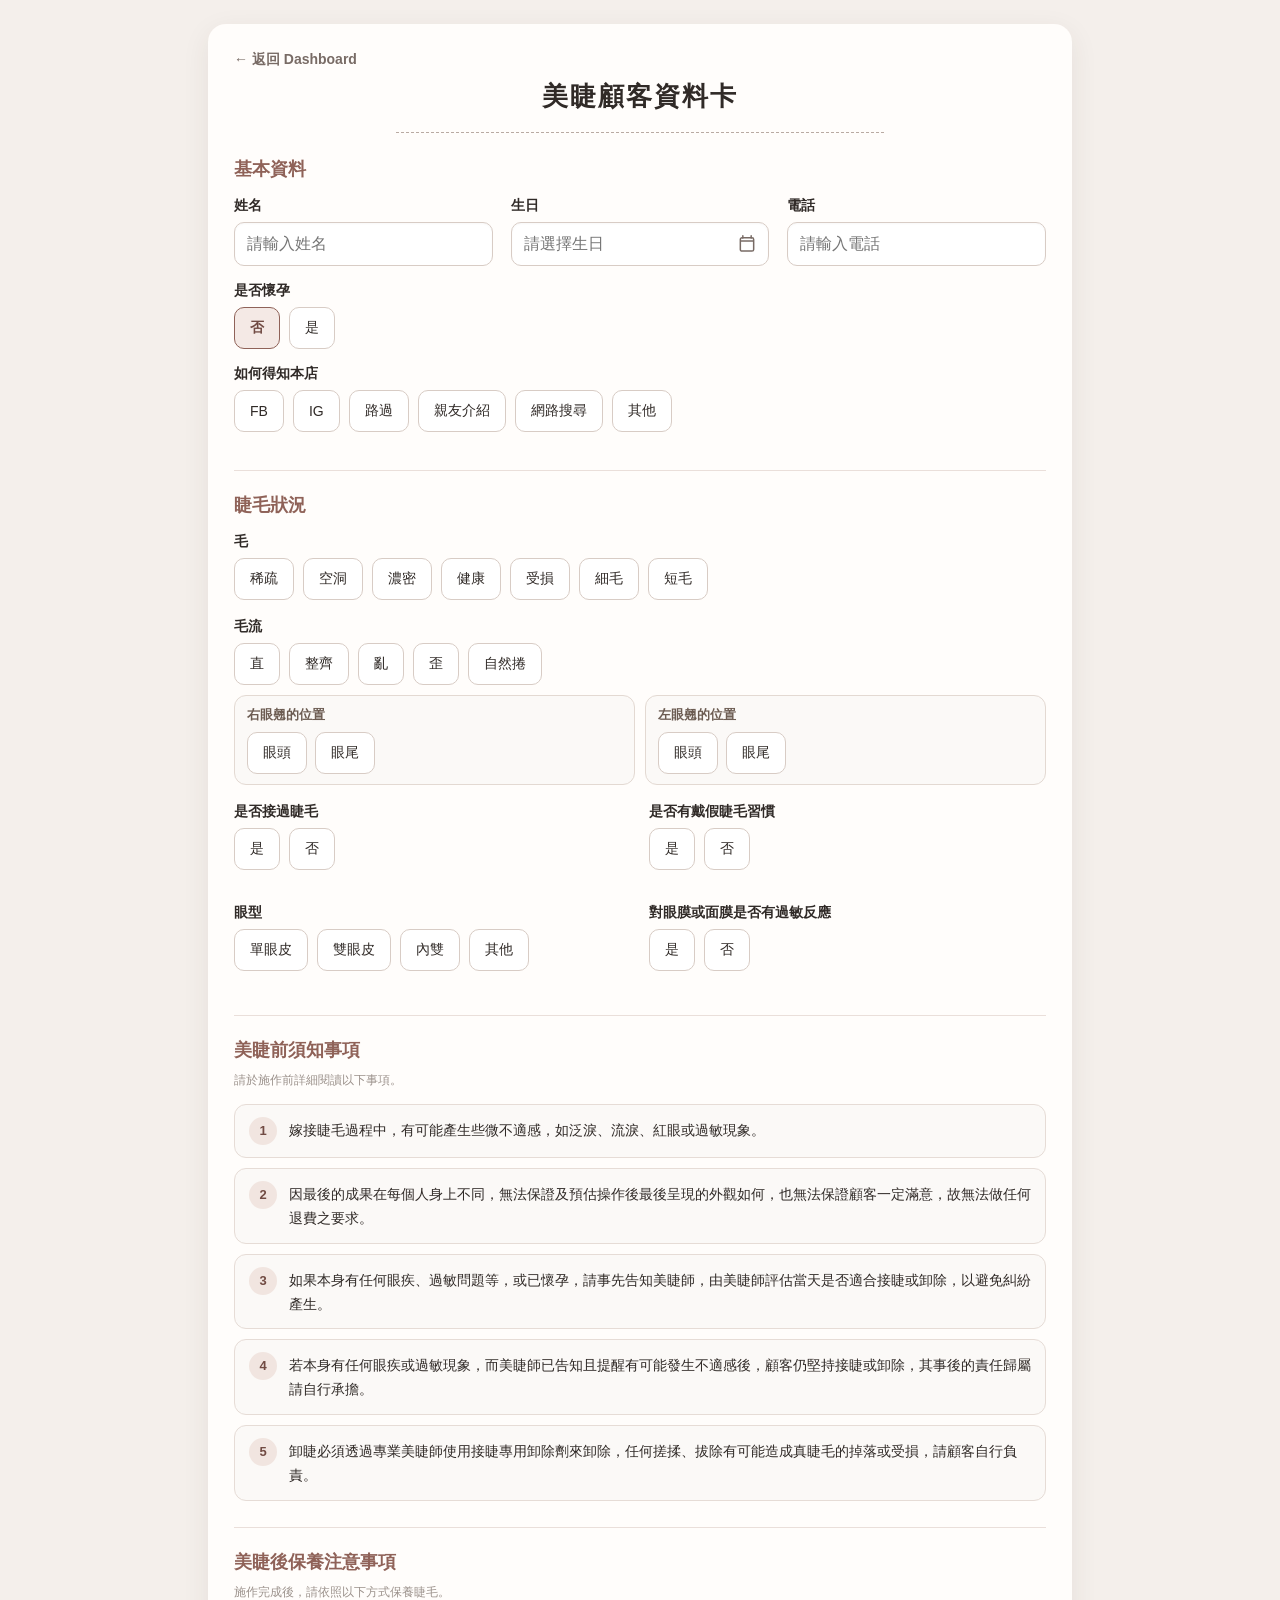
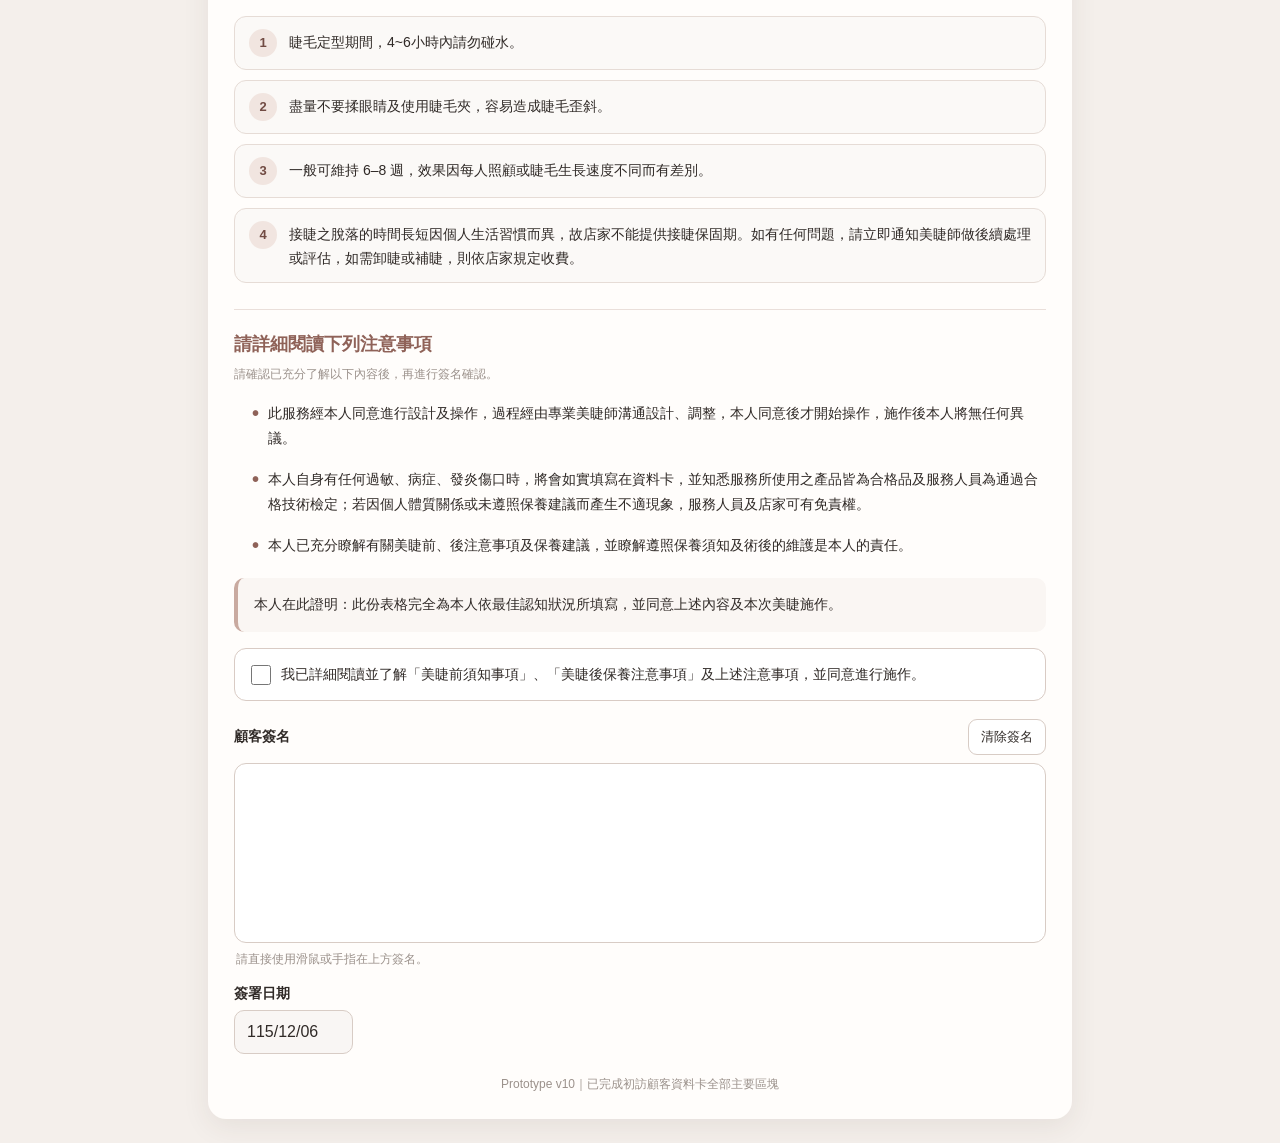
==== customer-form-base.html @ 06707adb "Reorder lash condition sections and remove walk-in source" ====
<!doctype html><html lang="zh-Hant"><head><meta charset="utf-8"><meta name="viewport" content="width=device-width,initial-scale=1"><title>美睫顧客資料卡 Prototype v6</title><style>:root{--bg:#f4efeb; --paper:#fffdfb; --text:#302a27; --muted:#9b918b;--line:#d8ccc5; --accent:#8f6258; --soft:#f7f1ed;}*{box-sizing:border-box}body{margin:0; background:var(--bg); color:var(--text);font-family:-apple-system,BlinkMacSystemFont,"Segoe UI","Noto Sans TC",Arial,sans-serif;}.wrap{max-width:900px;margin:24px auto;padding:0 18px}.card{background:var(--paper); border-radius:18px; padding:26px;box-shadow:0 8px 28px rgba(64,45,38,.08);}h1{margin:0;text-align:center;font-size:26px;font-weight:700;letter-spacing:.08em}.dash{width:60%;margin:18px auto 24px;border-top:1.5px dashed #b9aaa2}.section-title{font-size:18px;font-weight:700;color:var(--accent);margin:0 0 16px}.back-link{display:inline-flex;align-items:center;color:#786b65;text-decoration:none;font-size:14px;font-weight:600;margin-bottom:10px}.back-link:hover{color:var(--accent)}.grid{display:grid;grid-template-columns:1fr 1fr;gap:16px 18px}.basic-grid{grid-template-columns:repeat(3,minmax(0,1fr))}.field label,.group-label{display:block;font-size:14px;font-weight:600;margin-bottom:7px}input{width:100%;height:44px;border:1px solid var(--line);border-radius:10px;padding:0 12px;background:#fff;color:var(--text);font-size:16px;box-shadow:inset 0 1px 2px rgba(0,0,0,.03);outline:none;}input:focus{border-color:#aa8178;box-shadow:0 0 0 3px rgba(143,98,88,.10)}.full{grid-column:1/-1}.choice-row{display:flex;flex-wrap:wrap;gap:9px}.choice{position:relative}.choice input{position:absolute;opacity:0;pointer-events:none}.choice span{display:flex;align-items:center;justify-content:center;min-height:42px;padding:8px 15px;border:1px solid var(--line);border-radius:10px;background:#fff;font-size:14px;cursor:pointer;user-select:none;}.choice input:checked + span{border-color:var(--accent);background:#f4e9e5;color:#714b43;font-weight:600}.pregnancy-row{display:flex;align-items:flex-end;gap:14px;flex-wrap:wrap}.pregnancy-options{display:flex;gap:9px}.weeks{width:180px}.hidden{display:none}.other-wrap{margin-top:10px;max-width:420px}.source-detail-grid{display:grid;grid-template-columns:repeat(auto-fit,minmax(260px,1fr));gap:12px;margin-top:12px}.source-detail{min-width:0}.source-detail label{display:block;font-size:13px;font-weight:600;color:#6c5c52;margin:0 0 6px 2px}.section-divider{margin:26px 0 22px;border-top:1px solid #eadfda}.direction-detail{margin-top:10px;display:grid;grid-template-columns:repeat(2,minmax(0,1fr));gap:10px}.direction-card{border:1px solid #e3d9d2;border-radius:12px;padding:10px 12px;background:#fbf9f7}.direction-title{display:block;font-size:13px;font-weight:700;color:#6c5c52;margin-bottom:8px}.direction-options{display:flex;gap:8px;flex-wrap:wrap}@media (max-width:767px){.direction-detail{grid-template-columns:1fr}}.status-group{margin-bottom:18px}.status-group:last-child{margin-bottom:0}.inline-other{margin-top:10px;max-width:420px}.notice-list{display:grid;gap:10px;margin:0;padding:0;list-style:none}.notice-item{display:grid;grid-template-columns:30px 1fr;gap:10px;align-items:start;padding:12px 14px;border:1px solid #e6dcd6;border-radius:12px;background:#fbf9f7;line-height:1.7;font-size:14px}.notice-number{width:28px;height:28px;border-radius:50%;display:grid;place-items:center;background:#f1e5e0;color:#714b43;font-weight:700;font-size:13px}.notice-text{padding-top:2px}.notice-subtitle{margin:-7px 0 14px;color:var(--muted);font-size:12px;line-height:1.6}.footer-note{margin-top:22px;color:var(--muted);font-size:12px;text-align:center}.roc-date-wrap{position:relative}.date-input{padding-right:48px;cursor:pointer}.calendar-button{position:absolute;right:5px;top:5px;width:34px;height:34px;border:0;background:transparent;color:#786b65;border-radius:8px;cursor:pointer;display:grid;place-items:center}.calendar-icon{width:20px;height:20px}.roc-calendar{position:absolute;z-index:20;top:50px;left:0;width:310px;background:#fff;border:1px solid var(--line);border-radius:12px;padding:12px;box-shadow:0 12px 30px rgba(0,0,0,.14)}.cal-head{display:flex;align-items:center;justify-content:space-between;margin-bottom:10px}.cal-head button{border:0;background:var(--soft);width:34px;height:34px;border-radius:8px;cursor:pointer}.cal-title{font-size:14px;font-weight:700}.week,.days{display:grid;grid-template-columns:repeat(7,1fr);text-align:center;gap:3px}.week{font-size:11px;color:var(--muted);margin-bottom:4px}.day{border:0;background:transparent;height:34px;border-radius:8px;cursor:pointer;font-size:13px}.day:hover{background:var(--soft)}.day.selected{background:var(--accent);color:#fff}.day.blank{pointer-events:none}.today-btn{width:100%;margin-top:8px;height:34px;border:0;border-radius:8px;background:var(--soft);color:var(--text);cursor:pointer}.consent-list{display:grid;gap:12px;margin:0;padding:0 0 0 18px;list-style:none}.consent-item{padding:2px 0;line-height:1.8;font-size:14px;display:flex;align-items:flex-start;gap:9px}.consent-item::before{content:"•";font-size:20px;line-height:1.25;color:var(--accent);font-weight:700;flex:0 0 auto}.agree-box{margin-top:16px;padding:14px 16px;border:1px solid #d9cbc4;border-radius:12px;background:#fff}.agree-check{display:flex;align-items:flex-start;gap:10px;cursor:pointer;line-height:1.65;font-size:14px}.agree-check input{width:20px;height:20px;margin:2px 0 0;flex:0 0 auto;accent-color:var(--accent);box-shadow:none}.signature-block{margin-top:18px}.signature-head{display:flex;align-items:center;justify-content:space-between;gap:12px;margin-bottom:8px}.signature-title{font-size:14px;font-weight:700}.clear-signature{border:1px solid var(--line);background:#fff;color:var(--text);border-radius:9px;padding:8px 12px;cursor:pointer;font-family:inherit}.signature-pad{width:100%;height:180px;display:block;border:1px solid var(--line);border-radius:12px;background:#fff;touch-action:none}.signature-hint{margin:7px 2px 0;color:var(--muted);font-size:12px;line-height:1.6}.consent-date-row{margin-top:16px;display:grid;grid-template-columns:1fr 1fr;gap:16px}.readonly-box{width:30%;height:44px;border:1px solid var(--line);border-radius:10px;padding:0 12px;background:#f9f6f4;color:var(--text);font-size:16px;display:flex;align-items:center}.final-declaration{margin-top:18px;padding:14px 16px;border-left:4px solid #c9aaa0;background:#faf6f3;border-radius:10px;line-height:1.8;font-size:14px}@media(max-width:767px){.consent-date-row{grid-template-columns:1fr}.signature-pad{height:160px}}@media(max-width:767px){.basic-grid{grid-template-columns:1fr}.wrap{margin:12px auto;padding:0 10px}.card{padding:18px 14px;border-radius:14px}h1{font-size:22px}.dash{width:82%;margin:15px auto 20px}.grid{grid-template-columns:1fr;gap:15px}.full{grid-column:auto}.weeks{width:100%}.choice span{min-height:44px;padding:8px 13px}.roc-calendar{width:min(310px,calc(100vw - 48px))}}</style></head><body><div class="wrap"><main class="card"><a class="back-link" href="index.html">← 返回 Dashboard</a><h1>美睫顧客資料卡</h1><div class="dash"></div><section><h2 class="section-title">基本資料</h2><div class="grid basic-grid"><div class="field"><label for="name">姓名</label><input id="name" type="text" placeholder="請輸入姓名"></div><div class="field"><label for="birthdayDisplay">生日</label><div class="roc-date-wrap"><input id="birthdayDisplay" class="date-input" type="text" readonly placeholder="請選擇生日"><button id="birthdayButton" class="calendar-button" type="button" aria-label="選擇生日"><svg class="calendar-icon" viewBox="0 0 24 24" aria-hidden="true"><path d="M7 2v3M17 2v3M4.5 8.5h15M6 4.5h12a2 2 0 0 1 2 2v12a2 2 0 0 1-2 2H6a2 2 0 0 1-2-2v-12a2 2 0 0 1 2-2Z"fill="none" stroke="currentColor" stroke-width="1.8" stroke-linecap="round" stroke-linejoin="round"/></svg></button><div id="birthdayCalendar" class="roc-calendar" hidden><div class="cal-head"><button id="prevMonth" type="button">‹</button><div id="calendarTitle" class="cal-title"></div><button id="nextMonth" type="button">›</button></div><div class="week"><span>日</span><span>一</span><span>二</span><span>三</span><span>四</span><span>五</span><span>六</span></div><div id="calendarDays" class="days"></div><button id="todayButton" class="today-btn" type="button">今天</button></div></div></div><div class="field"><label for="phone">電話</label><input id="phone" type="tel" placeholder="請輸入電話"></div><div class="full"><span class="group-label">是否懷孕</span><div class="pregnancy-row"><div class="pregnancy-options"><label class="choice"><input type="radio" name="pregnant" value="no" checked><span>否</span></label><label class="choice"><input type="radio" name="pregnant" value="yes"><span>是</span></label></div><div id="weeksWrap" class="weeks hidden"><input id="weeks" type="number" min="1" placeholder="請輸入週數"></div></div></div><div class="full"><span class="group-label">如何得知本店</span><div class="choice-row"><label class="choice"><input type="checkbox" value="FB"><span>FB</span></label><label class="choice"><input type="checkbox" value="IG"><span>IG</span></label><label class="choice"><input type="checkbox" value="路過"><span>路過</span></label><label class="choice"><input id="sourceReferral" type="checkbox" value="親友介紹"><span>親友介紹</span></label><label class="choice"><input type="checkbox" value="網路搜尋"><span>網路搜尋</span></label><label class="choice"><input id="sourceOther" type="checkbox" value="其他"><span>其他</span></label></div><div class="source-detail-grid"><div id="referralWrap" class="source-detail hidden"><label for="sourceReferralText">介紹人</label><input id="sourceReferralText" type="text" placeholder="請輸入介紹人姓名"></div><div id="otherWrap" class="source-detail hidden"><label for="sourceOtherText">其他來源</label><input id="sourceOtherText" type="text" placeholder="請輸入其他來源"></div></div></div></div></section><div class="section-divider"></div><section><h2 class="section-title">睫毛狀況</h2><div class="status-group"><span class="group-label">毛</span><div class="choice-row"><label class="choice"><input type="checkbox" name="lashCondition" value="稀疏"><span>稀疏</span></label><label class="choice"><input type="checkbox" name="lashCondition" value="空洞"><span>空洞</span></label><label class="choice"><input type="checkbox" name="lashCondition" value="濃密"><span>濃密</span></label><label class="choice"><input type="checkbox" name="lashCondition" value="健康"><span>健康</span></label><label class="choice"><input type="checkbox" name="lashCondition" value="受損"><span>受損</span></label><label class="choice"><input type="checkbox" name="lashCondition" value="細毛"><span>細毛</span></label><label class="choice"><input type="checkbox" name="lashCondition" value="短毛"><span>短毛</span></label></div></div><div class="status-group"><span class="group-label">毛流</span><div class="choice-row"><label class="choice"><input type="checkbox" name="lashDirection" value="直"><span>直</span></label><label class="choice"><input type="checkbox" name="lashDirection" value="整齊"><span>整齊</span></label><label class="choice"><input type="checkbox" name="lashDirection" value="亂"><span>亂</span></label><label class="choice"><input type="checkbox" name="lashDirection" value="歪"><span>歪</span></label><label class="choice"><input type="checkbox" name="lashDirection" value="自然捲"><span>自然捲</span></label></div><div class="direction-detail"><div class="direction-card"><span class="direction-title">右眼翹的位置</span><div class="direction-options"><label class="choice"><input type="checkbox" name="rightEyeLiftPosition" value="眼頭"><span>眼頭</span></label><label class="choice"><input type="checkbox" name="rightEyeLiftPosition" value="眼尾"><span>眼尾</span></label></div></div><div class="direction-card"><span class="direction-title">左眼翹的位置</span><div class="direction-options"><label class="choice"><input type="checkbox" name="leftEyeLiftPosition" value="眼頭"><span>眼頭</span></label><label class="choice"><input type="checkbox" name="leftEyeLiftPosition" value="眼尾"><span>眼尾</span></label></div></div></div></div><div class="grid"><div class="status-group"><span class="group-label">是否接過睫毛</span><div class="choice-row"><label class="choice"><input type="radio" name="hadExtensions" value="yes"><span>是</span></label><label class="choice"><input type="radio" name="hadExtensions" value="no"><span>否</span></label></div></div><div class="status-group"><span class="group-label">是否有戴假睫毛習慣</span><div class="choice-row"><label class="choice"><input type="radio" name="falseLashHabit" value="yes"><span>是</span></label><label class="choice"><input type="radio" name="falseLashHabit" value="no"><span>否</span></label></div></div><div class="status-group"><span class="group-label">眼型</span><div class="choice-row"><label class="choice"><input type="radio" name="eyeType" value="單眼皮"><span>單眼皮</span></label><label class="choice"><input type="radio" name="eyeType" value="雙眼皮"><span>雙眼皮</span></label><label class="choice"><input type="radio" name="eyeType" value="內雙"><span>內雙</span></label><label class="choice"><input id="eyeTypeOther" type="radio" name="eyeType" value="其他"><span>其他</span></label></div><div id="eyeTypeOtherWrap" class="inline-other hidden"><input id="eyeTypeOtherText" type="text" placeholder="請輸入其他眼型"></div></div><div class="status-group"><span class="group-label">對眼膜或面膜是否有過敏反應</span><div class="choice-row"><label class="choice"><input type="radio" name="maskAllergy" value="yes"><span>是</span></label><label class="choice"><input type="radio" name="maskAllergy" value="no"><span>否</span></label></div></div></div></section><div class="section-divider"></div><section><h2 class="section-title">美睫前須知事項</h2><p class="notice-subtitle">請於施作前詳細閱讀以下事項。</p><ol class="notice-list"><li class="notice-item"><span class="notice-number">1</span><div class="notice-text">嫁接睫毛過程中，有可能產生些微不適感，如泛淚、流淚、紅眼或過敏現象。</div></li><li class="notice-item"><span class="notice-number">2</span><div class="notice-text">因最後的成果在每個人身上不同，無法保證及預估操作後最後呈現的外觀如何，也無法保證顧客一定滿意，故無法做任何退費之要求。</div></li><li class="notice-item"><span class="notice-number">3</span><div class="notice-text">如果本身有任何眼疾、過敏問題等，或已懷孕，請事先告知美睫師，由美睫師評估當天是否適合接睫或卸除，以避免糾紛產生。</div></li><li class="notice-item"><span class="notice-number">4</span><div class="notice-text">若本身有任何眼疾或過敏現象，而美睫師已告知且提醒有可能發生不適感後，顧客仍堅持接睫或卸除，其事後的責任歸屬請自行承擔。</div></li><li class="notice-item"><span class="notice-number">5</span><div class="notice-text">卸睫必須透過專業美睫師使用接睫專用卸除劑來卸除，任何搓揉、拔除有可能造成真睫毛的掉落或受損，請顧客自行負責。</div></li></ol></section><div class="section-divider"></div><section><h2 class="section-title">美睫後保養注意事項</h2><p class="notice-subtitle">施作完成後，請依照以下方式保養睫毛。</p><ol class="notice-list"><li class="notice-item"><span class="notice-number">1</span><div class="notice-text">睫毛定型期間，4~6小時內請勿碰水。</div></li><li class="notice-item"><span class="notice-number">2</span><div class="notice-text">盡量不要揉眼睛及使用睫毛夾，容易造成睫毛歪斜。</div></li><li class="notice-item"><span class="notice-number">3</span><div class="notice-text">一般可維持 6–8 週，效果因每人照顧或睫毛生長速度不同而有差別。</div></li><li class="notice-item"><span class="notice-number">4</span><div class="notice-text">接睫之脫落的時間長短因個人生活習慣而異，故店家不能提供接睫保固期。如有任何問題，請立即通知美睫師做後續處理或評估，如需卸睫或補睫，則依店家規定收費。</div></li></ol></section><div class="section-divider"></div><section><h2 class="section-title">請詳細閱讀下列注意事項</h2><p class="notice-subtitle">請確認已充分了解以下內容後，再進行簽名確認。</p><ul class="consent-list"><li class="consent-item">此服務經本人同意進行設計及操作，過程經由專業美睫師溝通設計、調整，本人同意後才開始操作，施作後本人將無任何異議。</li><li class="consent-item">本人自身有任何過敏、病症、發炎傷口時，將會如實填寫在資料卡，並知悉服務所使用之產品皆為合格品及服務人員為通過合格技術檢定；若因個人體質關係或未遵照保養建議而產生不適現象，服務人員及店家可有免責權。</li><li class="consent-item">本人已充分瞭解有關美睫前、後注意事項及保養建議，並瞭解遵照保養須知及術後的維護是本人的責任。</li></ul><div class="final-declaration">本人在此證明：此份表格完全為本人依最佳認知狀況所填寫，並同意上述內容及本次美睫施作。</div><div class="agree-box"><label class="agree-check"><input id="consentAgree" type="checkbox"><span>我已詳細閱讀並了解「美睫前須知事項」、「美睫後保養注意事項」及上述注意事項，並同意進行施作。</span></label></div><div class="signature-block"><div class="signature-head"><span class="signature-title">顧客簽名</span><button id="clearSignature" class="clear-signature" type="button">清除簽名</button></div><canvas id="signaturePad" class="signature-pad" aria-label="顧客簽名區"></canvas><p class="signature-hint">請直接使用滑鼠或手指在上方簽名。</p></div><div class="consent-date-row"><div class="field"><label>簽署日期</label><div id="consentDate" class="readonly-box"></div></div></div></section><div class="footer-note">Prototype v10｜已完成初訪顧客資料卡全部主要區塊</div></main></div><script>const weeksWrap = document.getElementById('weeksWrap');const weeksInput = document.getElementById('weeks');document.querySelectorAll('input[name="pregnant"]').forEach(r => {r.addEventListener('change', () => {if (!r.checked) return;const isPregnant = r.value === 'yes';weeksWrap.classList.toggle('hidden', !isPregnant);if (!isPregnant) {weeksInput.value = '';}});});const eyeTypeOther = document.getElementById('eyeTypeOther');const eyeTypeOtherWrap = document.getElementById('eyeTypeOtherWrap');document.querySelectorAll('input[name="eyeType"]').forEach(r => {r.addEventListener('change', () => {eyeTypeOtherWrap.classList.toggle('hidden', !eyeTypeOther.checked);});});const sourceReferral = document.getElementById('sourceReferral');const referralWrap = document.getElementById('referralWrap');const sourceReferralText = document.getElementById('sourceReferralText');sourceReferral.addEventListener('change', () => {referralWrap.classList.toggle('hidden', !sourceReferral.checked);if (!sourceReferral.checked) sourceReferralText.value = '';});const sourceOther = document.getElementById('sourceOther');const otherWrap = document.getElementById('otherWrap');const sourceOtherText = document.getElementById('sourceOtherText');sourceOther.addEventListener('change', () => {otherWrap.classList.toggle('hidden', !sourceOther.checked);if (!sourceOther.checked) sourceOtherText.value = '';});const display = document.getElementById('birthdayDisplay');const button = document.getElementById('birthdayButton');const calendar = document.getElementById('birthdayCalendar');const title = document.getElementById('calendarTitle');const days = document.getElementById('calendarDays');let selectedDate = null;let viewDate = new Date();function roc(d){return `${d.getFullYear()-1911}/${String(d.getMonth()+1).padStart(2,'0')}/${String(d.getDate()).padStart(2,'0')}`;}function renderCalendar(){const y=viewDate.getFullYear(), m=viewDate.getMonth();title.textContent=`民國 ${y-1911} 年 ${String(m+1).padStart(2,'0')} 月`;days.innerHTML='';const first=new Date(y,m,1).getDay();const count=new Date(y,m+1,0).getDate();for(let i=0;i<first;i++){const b=document.createElement('button'); b.className='day blank'; days.appendChild(b);}for(let d=1;d<=count;d++){const b=document.createElement('button'); b.type='button'; b.className='day'; b.textContent=d;if(selectedDate && selectedDate.getFullYear()===y && selectedDate.getMonth()===m && selectedDate.getDate()===d) b.classList.add('selected');b.onclick=()=>{selectedDate=new Date(y,m,d); display.value=roc(selectedDate); calendar.hidden=true; renderCalendar();};days.appendChild(b);}}function toggleCalendar(){calendar.hidden=!calendar.hidden;if(!calendar.hidden){ if(selectedDate) viewDate=new Date(selectedDate); renderCalendar(); }}button.onclick=toggleCalendar; display.onclick=toggleCalendar;document.getElementById('prevMonth').onclick=()=>{viewDate=new Date(viewDate.getFullYear(),viewDate.getMonth()-1,1);renderCalendar()};document.getElementById('nextMonth').onclick=()=>{viewDate=new Date(viewDate.getFullYear(),viewDate.getMonth()+1,1);renderCalendar()};document.getElementById('todayButton').onclick=()=>{selectedDate=new Date();viewDate=new Date();display.value=roc(selectedDate);calendar.hidden=true;renderCalendar()};document.addEventListener('click',e=>{if(!e.target.closest('.roc-date-wrap')) calendar.hidden=true});const consentDate = document.getElementById('consentDate');const todayForConsent = new Date();consentDate.textContent = roc(todayForConsent);const signaturePad = document.getElementById('signaturePad');const signatureCtx = signaturePad.getContext('2d');let drawing = false;let hasSignature = false;function resizeSignaturePad(){const ratio = Math.max(window.devicePixelRatio || 1, 1);const rect = signaturePad.getBoundingClientRect();signaturePad.width = Math.round(rect.width * ratio);signaturePad.height = Math.round(rect.height * ratio);signatureCtx.setTransform(ratio,0,0,ratio,0,0);signatureCtx.lineWidth = 2;signatureCtx.lineCap = 'round';signatureCtx.lineJoin = 'round';signatureCtx.strokeStyle = '#302a27';}function pointerPosition(e){const rect = signaturePad.getBoundingClientRect();return {x:e.clientX-rect.left,y:e.clientY-rect.top};}signaturePad.addEventListener('pointerdown',e=>{drawing = true;hasSignature = true;signaturePad.setPointerCapture(e.pointerId);const p = pointerPosition(e);signatureCtx.beginPath();signatureCtx.moveTo(p.x,p.y);});signaturePad.addEventListener('pointermove',e=>{if(!drawing) return;const p = pointerPosition(e);signatureCtx.lineTo(p.x,p.y);signatureCtx.stroke();});function stopDrawing(e){if(!drawing) return;drawing = false;signatureCtx.closePath();}signaturePad.addEventListener('pointerup',stopDrawing);signaturePad.addEventListener('pointercancel',stopDrawing);signaturePad.addEventListener('pointerleave',stopDrawing);document.getElementById('clearSignature').addEventListener('click',()=>{signatureCtx.clearRect(0,0,signaturePad.width,signaturePad.height);hasSignature = false;});resizeSignaturePad();window.addEventListener('resize',()=>{resizeSignaturePad();hasSignature = false;});</script></body></html>
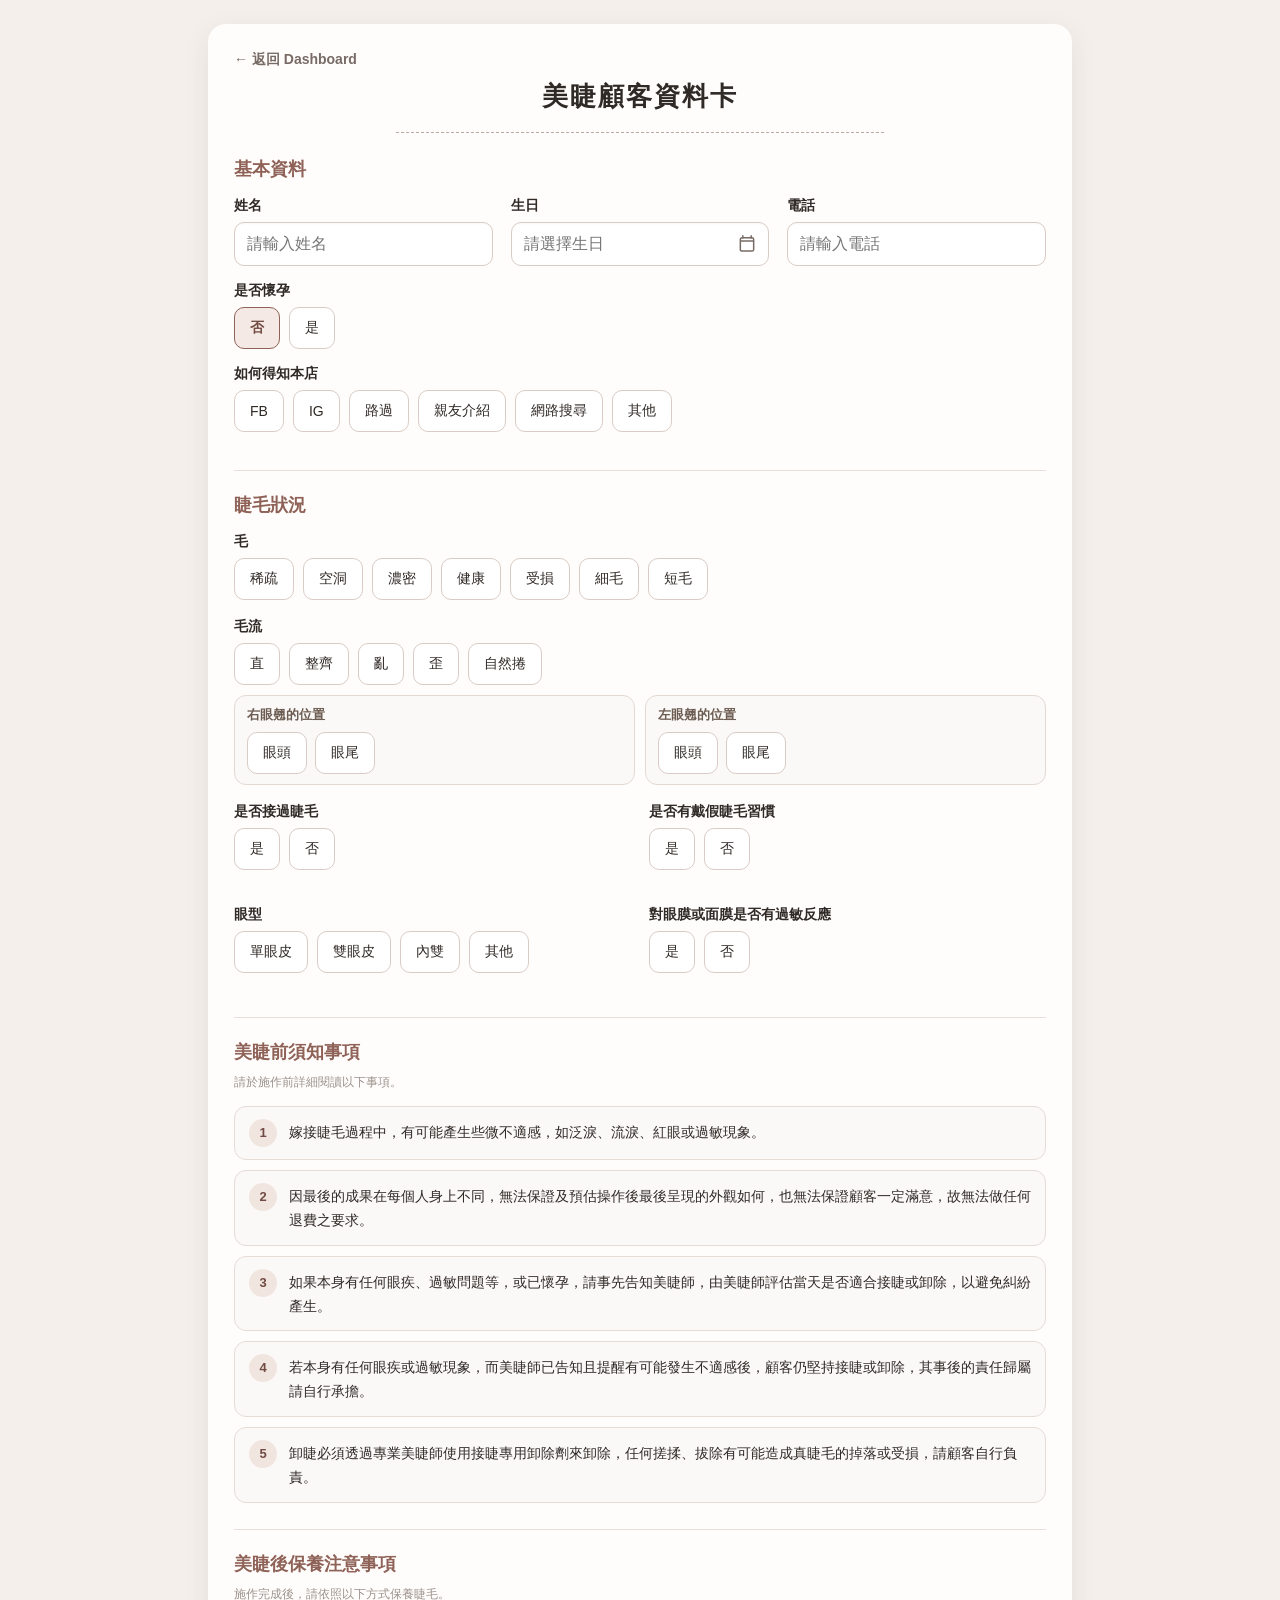
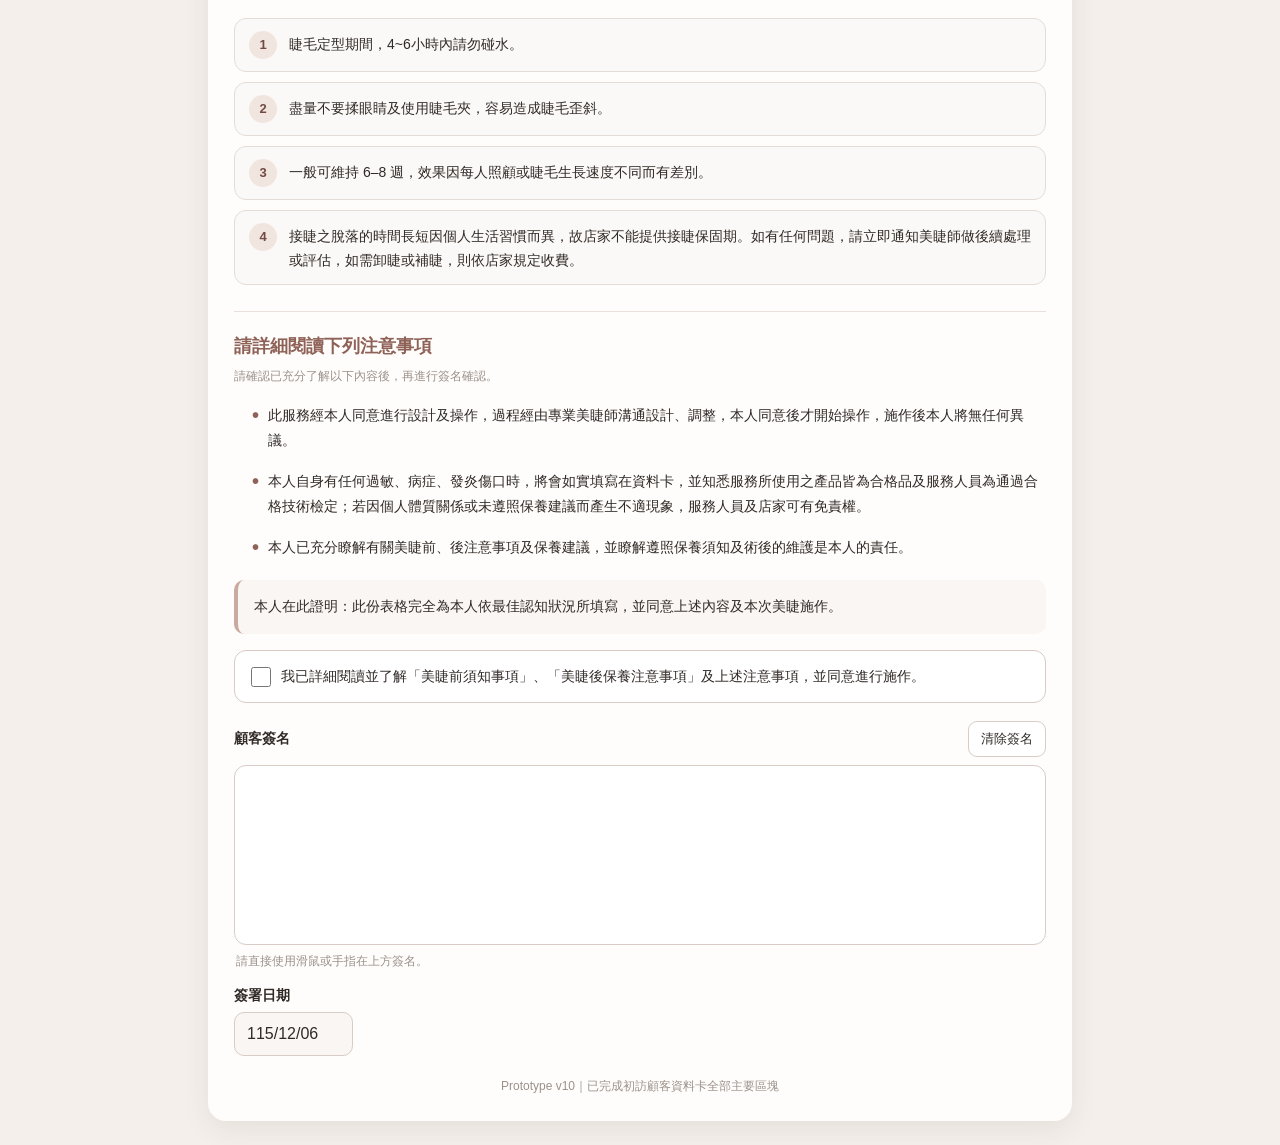
==== commit 1ddc8880: "Adjust lash status question spacing" ====
--- a/customer-form-base.html
+++ b/customer-form-base.html
@@ -1 +1 @@
-<!doctype html><html lang="zh-Hant"><head><meta charset="utf-8"><meta name="viewport" content="width=device-width,initial-scale=1"><title>美睫顧客資料卡 Prototype v6</title><style>:root{--bg:#f4efeb; --paper:#fffdfb; --text:#302a27; --muted:#9b918b;--line:#d8ccc5; --accent:#8f6258; --soft:#f7f1ed;}*{box-sizing:border-box}body{margin:0; background:var(--bg); color:var(--text);font-family:-apple-system,BlinkMacSystemFont,"Segoe UI","Noto Sans TC",Arial,sans-serif;}.wrap{max-width:900px;margin:24px auto;padding:0 18px}.card{background:var(--paper); border-radius:18px; padding:26px;box-shadow:0 8px 28px rgba(64,45,38,.08);}h1{margin:0;text-align:center;font-size:26px;font-weight:700;letter-spacing:.08em}.dash{width:60%;margin:18px auto 24px;border-top:1.5px dashed #b9aaa2}.section-title{font-size:18px;font-weight:700;color:var(--accent);margin:0 0 16px}.back-link{display:inline-flex;align-items:center;color:#786b65;text-decoration:none;font-size:14px;font-weight:600;margin-bottom:10px}.back-link:hover{color:var(--accent)}.grid{display:grid;grid-template-columns:1fr 1fr;gap:16px 18px}.basic-grid{grid-template-columns:repeat(3,minmax(0,1fr))}.field label,.group-label{display:block;font-size:14px;font-weight:600;margin-bottom:7px}input{width:100%;height:44px;border:1px solid var(--line);border-radius:10px;padding:0 12px;background:#fff;color:var(--text);font-size:16px;box-shadow:inset 0 1px 2px rgba(0,0,0,.03);outline:none;}input:focus{border-color:#aa8178;box-shadow:0 0 0 3px rgba(143,98,88,.10)}.full{grid-column:1/-1}.choice-row{display:flex;flex-wrap:wrap;gap:9px}.choice{position:relative}.choice input{position:absolute;opacity:0;pointer-events:none}.choice span{display:flex;align-items:center;justify-content:center;min-height:42px;padding:8px 15px;border:1px solid var(--line);border-radius:10px;background:#fff;font-size:14px;cursor:pointer;user-select:none;}.choice input:checked + span{border-color:var(--accent);background:#f4e9e5;color:#714b43;font-weight:600}.pregnancy-row{display:flex;align-items:flex-end;gap:14px;flex-wrap:wrap}.pregnancy-options{display:flex;gap:9px}.weeks{width:180px}.hidden{display:none}.other-wrap{margin-top:10px;max-width:420px}.source-detail-grid{display:grid;grid-template-columns:repeat(auto-fit,minmax(260px,1fr));gap:12px;margin-top:12px}.source-detail{min-width:0}.source-detail label{display:block;font-size:13px;font-weight:600;color:#6c5c52;margin:0 0 6px 2px}.section-divider{margin:26px 0 22px;border-top:1px solid #eadfda}.direction-detail{margin-top:10px;display:grid;grid-template-columns:repeat(2,minmax(0,1fr));gap:10px}.direction-card{border:1px solid #e3d9d2;border-radius:12px;padding:10px 12px;background:#fbf9f7}.direction-title{display:block;font-size:13px;font-weight:700;color:#6c5c52;margin-bottom:8px}.direction-options{display:flex;gap:8px;flex-wrap:wrap}@media (max-width:767px){.direction-detail{grid-template-columns:1fr}}.status-group{margin-bottom:18px}.status-group:last-child{margin-bottom:0}.inline-other{margin-top:10px;max-width:420px}.notice-list{display:grid;gap:10px;margin:0;padding:0;list-style:none}.notice-item{display:grid;grid-template-columns:30px 1fr;gap:10px;align-items:start;padding:12px 14px;border:1px solid #e6dcd6;border-radius:12px;background:#fbf9f7;line-height:1.7;font-size:14px}.notice-number{width:28px;height:28px;border-radius:50%;display:grid;place-items:center;background:#f1e5e0;color:#714b43;font-weight:700;font-size:13px}.notice-text{padding-top:2px}.notice-subtitle{margin:-7px 0 14px;color:var(--muted);font-size:12px;line-height:1.6}.footer-note{margin-top:22px;color:var(--muted);font-size:12px;text-align:center}.roc-date-wrap{position:relative}.date-input{padding-right:48px;cursor:pointer}.calendar-button{position:absolute;right:5px;top:5px;width:34px;height:34px;border:0;background:transparent;color:#786b65;border-radius:8px;cursor:pointer;display:grid;place-items:center}.calendar-icon{width:20px;height:20px}.roc-calendar{position:absolute;z-index:20;top:50px;left:0;width:310px;background:#fff;border:1px solid var(--line);border-radius:12px;padding:12px;box-shadow:0 12px 30px rgba(0,0,0,.14)}.cal-head{display:flex;align-items:center;justify-content:space-between;margin-bottom:10px}.cal-head button{border:0;background:var(--soft);width:34px;height:34px;border-radius:8px;cursor:pointer}.cal-title{font-size:14px;font-weight:700}.week,.days{display:grid;grid-template-columns:repeat(7,1fr);text-align:center;gap:3px}.week{font-size:11px;color:var(--muted);margin-bottom:4px}.day{border:0;background:transparent;height:34px;border-radius:8px;cursor:pointer;font-size:13px}.day:hover{background:var(--soft)}.day.selected{background:var(--accent);color:#fff}.day.blank{pointer-events:none}.today-btn{width:100%;margin-top:8px;height:34px;border:0;border-radius:8px;background:var(--soft);color:var(--text);cursor:pointer}.consent-list{display:grid;gap:12px;margin:0;padding:0 0 0 18px;list-style:none}.consent-item{padding:2px 0;line-height:1.8;font-size:14px;display:flex;align-items:flex-start;gap:9px}.consent-item::before{content:"•";font-size:20px;line-height:1.25;color:var(--accent);font-weight:700;flex:0 0 auto}.agree-box{margin-top:16px;padding:14px 16px;border:1px solid #d9cbc4;border-radius:12px;background:#fff}.agree-check{display:flex;align-items:flex-start;gap:10px;cursor:pointer;line-height:1.65;font-size:14px}.agree-check input{width:20px;height:20px;margin:2px 0 0;flex:0 0 auto;accent-color:var(--accent);box-shadow:none}.signature-block{margin-top:18px}.signature-head{display:flex;align-items:center;justify-content:space-between;gap:12px;margin-bottom:8px}.signature-title{font-size:14px;font-weight:700}.clear-signature{border:1px solid var(--line);background:#fff;color:var(--text);border-radius:9px;padding:8px 12px;cursor:pointer;font-family:inherit}.signature-pad{width:100%;height:180px;display:block;border:1px solid var(--line);border-radius:12px;background:#fff;touch-action:none}.signature-hint{margin:7px 2px 0;color:var(--muted);font-size:12px;line-height:1.6}.consent-date-row{margin-top:16px;display:grid;grid-template-columns:1fr 1fr;gap:16px}.readonly-box{width:30%;height:44px;border:1px solid var(--line);border-radius:10px;padding:0 12px;background:#f9f6f4;color:var(--text);font-size:16px;display:flex;align-items:center}.final-declaration{margin-top:18px;padding:14px 16px;border-left:4px solid #c9aaa0;background:#faf6f3;border-radius:10px;line-height:1.8;font-size:14px}@media(max-width:767px){.consent-date-row{grid-template-columns:1fr}.signature-pad{height:160px}}@media(max-width:767px){.basic-grid{grid-template-columns:1fr}.wrap{margin:12px auto;padding:0 10px}.card{padding:18px 14px;border-radius:14px}h1{font-size:22px}.dash{width:82%;margin:15px auto 20px}.grid{grid-template-columns:1fr;gap:15px}.full{grid-column:auto}.weeks{width:100%}.choice span{min-height:44px;padding:8px 13px}.roc-calendar{width:min(310px,calc(100vw - 48px))}}</style></head><body><div class="wrap"><main class="card"><a class="back-link" href="index.html">← 返回 Dashboard</a><h1>美睫顧客資料卡</h1><div class="dash"></div><section><h2 class="section-title">基本資料</h2><div class="grid basic-grid"><div class="field"><label for="name">姓名</label><input id="name" type="text" placeholder="請輸入姓名"></div><div class="field"><label for="birthdayDisplay">生日</label><div class="roc-date-wrap"><input id="birthdayDisplay" class="date-input" type="text" readonly placeholder="請選擇生日"><button id="birthdayButton" class="calendar-button" type="button" aria-label="選擇生日"><svg class="calendar-icon" viewBox="0 0 24 24" aria-hidden="true"><path d="M7 2v3M17 2v3M4.5 8.5h15M6 4.5h12a2 2 0 0 1 2 2v12a2 2 0 0 1-2 2H6a2 2 0 0 1-2-2v-12a2 2 0 0 1 2-2Z"fill="none" stroke="currentColor" stroke-width="1.8" stroke-linecap="round" stroke-linejoin="round"/></svg></button><div id="birthdayCalendar" class="roc-calendar" hidden><div class="cal-head"><button id="prevMonth" type="button">‹</button><div id="calendarTitle" class="cal-title"></div><button id="nextMonth" type="button">›</button></div><div class="week"><span>日</span><span>一</span><span>二</span><span>三</span><span>四</span><span>五</span><span>六</span></div><div id="calendarDays" class="days"></div><button id="todayButton" class="today-btn" type="button">今天</button></div></div></div><div class="field"><label for="phone">電話</label><input id="phone" type="tel" placeholder="請輸入電話"></div><div class="full"><span class="group-label">是否懷孕</span><div class="pregnancy-row"><div class="pregnancy-options"><label class="choice"><input type="radio" name="pregnant" value="no" checked><span>否</span></label><label class="choice"><input type="radio" name="pregnant" value="yes"><span>是</span></label></div><div id="weeksWrap" class="weeks hidden"><input id="weeks" type="number" min="1" placeholder="請輸入週數"></div></div></div><div class="full"><span class="group-label">如何得知本店</span><div class="choice-row"><label class="choice"><input type="checkbox" value="FB"><span>FB</span></label><label class="choice"><input type="checkbox" value="IG"><span>IG</span></label><label class="choice"><input type="checkbox" value="路過"><span>路過</span></label><label class="choice"><input id="sourceReferral" type="checkbox" value="親友介紹"><span>親友介紹</span></label><label class="choice"><input type="checkbox" value="網路搜尋"><span>網路搜尋</span></label><label class="choice"><input id="sourceOther" type="checkbox" value="其他"><span>其他</span></label></div><div class="source-detail-grid"><div id="referralWrap" class="source-detail hidden"><label for="sourceReferralText">介紹人</label><input id="sourceReferralText" type="text" placeholder="請輸入介紹人姓名"></div><div id="otherWrap" class="source-detail hidden"><label for="sourceOtherText">其他來源</label><input id="sourceOtherText" type="text" placeholder="請輸入其他來源"></div></div></div></div></section><div class="section-divider"></div><section><h2 class="section-title">睫毛狀況</h2><div class="status-group"><span class="group-label">毛</span><div class="choice-row"><label class="choice"><input type="checkbox" name="lashCondition" value="稀疏"><span>稀疏</span></label><label class="choice"><input type="checkbox" name="lashCondition" value="空洞"><span>空洞</span></label><label class="choice"><input type="checkbox" name="lashCondition" value="濃密"><span>濃密</span></label><label class="choice"><input type="checkbox" name="lashCondition" value="健康"><span>健康</span></label><label class="choice"><input type="checkbox" name="lashCondition" value="受損"><span>受損</span></label><label class="choice"><input type="checkbox" name="lashCondition" value="細毛"><span>細毛</span></label><label class="choice"><input type="checkbox" name="lashCondition" value="短毛"><span>短毛</span></label></div></div><div class="status-group"><span class="group-label">毛流</span><div class="choice-row"><label class="choice"><input type="checkbox" name="lashDirection" value="直"><span>直</span></label><label class="choice"><input type="checkbox" name="lashDirection" value="整齊"><span>整齊</span></label><label class="choice"><input type="checkbox" name="lashDirection" value="亂"><span>亂</span></label><label class="choice"><input type="checkbox" name="lashDirection" value="歪"><span>歪</span></label><label class="choice"><input type="checkbox" name="lashDirection" value="自然捲"><span>自然捲</span></label></div><div class="direction-detail"><div class="direction-card"><span class="direction-title">右眼翹的位置</span><div class="direction-options"><label class="choice"><input type="checkbox" name="rightEyeLiftPosition" value="眼頭"><span>眼頭</span></label><label class="choice"><input type="checkbox" name="rightEyeLiftPosition" value="眼尾"><span>眼尾</span></label></div></div><div class="direction-card"><span class="direction-title">左眼翹的位置</span><div class="direction-options"><label class="choice"><input type="checkbox" name="leftEyeLiftPosition" value="眼頭"><span>眼頭</span></label><label class="choice"><input type="checkbox" name="leftEyeLiftPosition" value="眼尾"><span>眼尾</span></label></div></div></div></div><div class="grid"><div class="status-group"><span class="group-label">是否接過睫毛</span><div class="choice-row"><label class="choice"><input type="radio" name="hadExtensions" value="yes"><span>是</span></label><label class="choice"><input type="radio" name="hadExtensions" value="no"><span>否</span></label></div></div><div class="status-group"><span class="group-label">是否有戴假睫毛習慣</span><div class="choice-row"><label class="choice"><input type="radio" name="falseLashHabit" value="yes"><span>是</span></label><label class="choice"><input type="radio" name="falseLashHabit" value="no"><span>否</span></label></div></div><div class="status-group"><span class="group-label">眼型</span><div class="choice-row"><label class="choice"><input type="radio" name="eyeType" value="單眼皮"><span>單眼皮</span></label><label class="choice"><input type="radio" name="eyeType" value="雙眼皮"><span>雙眼皮</span></label><label class="choice"><input type="radio" name="eyeType" value="內雙"><span>內雙</span></label><label class="choice"><input id="eyeTypeOther" type="radio" name="eyeType" value="其他"><span>其他</span></label></div><div id="eyeTypeOtherWrap" class="inline-other hidden"><input id="eyeTypeOtherText" type="text" placeholder="請輸入其他眼型"></div></div><div class="status-group"><span class="group-label">對眼膜或面膜是否有過敏反應</span><div class="choice-row"><label class="choice"><input type="radio" name="maskAllergy" value="yes"><span>是</span></label><label class="choice"><input type="radio" name="maskAllergy" value="no"><span>否</span></label></div></div></div></section><div class="section-divider"></div><section><h2 class="section-title">美睫前須知事項</h2><p class="notice-subtitle">請於施作前詳細閱讀以下事項。</p><ol class="notice-list"><li class="notice-item"><span class="notice-number">1</span><div class="notice-text">嫁接睫毛過程中，有可能產生些微不適感，如泛淚、流淚、紅眼或過敏現象。</div></li><li class="notice-item"><span class="notice-number">2</span><div class="notice-text">因最後的成果在每個人身上不同，無法保證及預估操作後最後呈現的外觀如何，也無法保證顧客一定滿意，故無法做任何退費之要求。</div></li><li class="notice-item"><span class="notice-number">3</span><div class="notice-text">如果本身有任何眼疾、過敏問題等，或已懷孕，請事先告知美睫師，由美睫師評估當天是否適合接睫或卸除，以避免糾紛產生。</div></li><li class="notice-item"><span class="notice-number">4</span><div class="notice-text">若本身有任何眼疾或過敏現象，而美睫師已告知且提醒有可能發生不適感後，顧客仍堅持接睫或卸除，其事後的責任歸屬請自行承擔。</div></li><li class="notice-item"><span class="notice-number">5</span><div class="notice-text">卸睫必須透過專業美睫師使用接睫專用卸除劑來卸除，任何搓揉、拔除有可能造成真睫毛的掉落或受損，請顧客自行負責。</div></li></ol></section><div class="section-divider"></div><section><h2 class="section-title">美睫後保養注意事項</h2><p class="notice-subtitle">施作完成後，請依照以下方式保養睫毛。</p><ol class="notice-list"><li class="notice-item"><span class="notice-number">1</span><div class="notice-text">睫毛定型期間，4~6小時內請勿碰水。</div></li><li class="notice-item"><span class="notice-number">2</span><div class="notice-text">盡量不要揉眼睛及使用睫毛夾，容易造成睫毛歪斜。</div></li><li class="notice-item"><span class="notice-number">3</span><div class="notice-text">一般可維持 6–8 週，效果因每人照顧或睫毛生長速度不同而有差別。</div></li><li class="notice-item"><span class="notice-number">4</span><div class="notice-text">接睫之脫落的時間長短因個人生活習慣而異，故店家不能提供接睫保固期。如有任何問題，請立即通知美睫師做後續處理或評估，如需卸睫或補睫，則依店家規定收費。</div></li></ol></section><div class="section-divider"></div><section><h2 class="section-title">請詳細閱讀下列注意事項</h2><p class="notice-subtitle">請確認已充分了解以下內容後，再進行簽名確認。</p><ul class="consent-list"><li class="consent-item">此服務經本人同意進行設計及操作，過程經由專業美睫師溝通設計、調整，本人同意後才開始操作，施作後本人將無任何異議。</li><li class="consent-item">本人自身有任何過敏、病症、發炎傷口時，將會如實填寫在資料卡，並知悉服務所使用之產品皆為合格品及服務人員為通過合格技術檢定；若因個人體質關係或未遵照保養建議而產生不適現象，服務人員及店家可有免責權。</li><li class="consent-item">本人已充分瞭解有關美睫前、後注意事項及保養建議，並瞭解遵照保養須知及術後的維護是本人的責任。</li></ul><div class="final-declaration">本人在此證明：此份表格完全為本人依最佳認知狀況所填寫，並同意上述內容及本次美睫施作。</div><div class="agree-box"><label class="agree-check"><input id="consentAgree" type="checkbox"><span>我已詳細閱讀並了解「美睫前須知事項」、「美睫後保養注意事項」及上述注意事項，並同意進行施作。</span></label></div><div class="signature-block"><div class="signature-head"><span class="signature-title">顧客簽名</span><button id="clearSignature" class="clear-signature" type="button">清除簽名</button></div><canvas id="signaturePad" class="signature-pad" aria-label="顧客簽名區"></canvas><p class="signature-hint">請直接使用滑鼠或手指在上方簽名。</p></div><div class="consent-date-row"><div class="field"><label>簽署日期</label><div id="consentDate" class="readonly-box"></div></div></div></section><div class="footer-note">Prototype v10｜已完成初訪顧客資料卡全部主要區塊</div></main></div><script>const weeksWrap = document.getElementById('weeksWrap');const weeksInput = document.getElementById('weeks');document.querySelectorAll('input[name="pregnant"]').forEach(r => {r.addEventListener('change', () => {if (!r.checked) return;const isPregnant = r.value === 'yes';weeksWrap.classList.toggle('hidden', !isPregnant);if (!isPregnant) {weeksInput.value = '';}});});const eyeTypeOther = document.getElementById('eyeTypeOther');const eyeTypeOtherWrap = document.getElementById('eyeTypeOtherWrap');document.querySelectorAll('input[name="eyeType"]').forEach(r => {r.addEventListener('change', () => {eyeTypeOtherWrap.classList.toggle('hidden', !eyeTypeOther.checked);});});const sourceReferral = document.getElementById('sourceReferral');const referralWrap = document.getElementById('referralWrap');const sourceReferralText = document.getElementById('sourceReferralText');sourceReferral.addEventListener('change', () => {referralWrap.classList.toggle('hidden', !sourceReferral.checked);if (!sourceReferral.checked) sourceReferralText.value = '';});const sourceOther = document.getElementById('sourceOther');const otherWrap = document.getElementById('otherWrap');const sourceOtherText = document.getElementById('sourceOtherText');sourceOther.addEventListener('change', () => {otherWrap.classList.toggle('hidden', !sourceOther.checked);if (!sourceOther.checked) sourceOtherText.value = '';});const display = document.getElementById('birthdayDisplay');const button = document.getElementById('birthdayButton');const calendar = document.getElementById('birthdayCalendar');const title = document.getElementById('calendarTitle');const days = document.getElementById('calendarDays');let selectedDate = null;let viewDate = new Date();function roc(d){return `${d.getFullYear()-1911}/${String(d.getMonth()+1).padStart(2,'0')}/${String(d.getDate()).padStart(2,'0')}`;}function renderCalendar(){const y=viewDate.getFullYear(), m=viewDate.getMonth();title.textContent=`民國 ${y-1911} 年 ${String(m+1).padStart(2,'0')} 月`;days.innerHTML='';const first=new Date(y,m,1).getDay();const count=new Date(y,m+1,0).getDate();for(let i=0;i<first;i++){const b=document.createElement('button'); b.className='day blank'; days.appendChild(b);}for(let d=1;d<=count;d++){const b=document.createElement('button'); b.type='button'; b.className='day'; b.textContent=d;if(selectedDate && selectedDate.getFullYear()===y && selectedDate.getMonth()===m && selectedDate.getDate()===d) b.classList.add('selected');b.onclick=()=>{selectedDate=new Date(y,m,d); display.value=roc(selectedDate); calendar.hidden=true; renderCalendar();};days.appendChild(b);}}function toggleCalendar(){calendar.hidden=!calendar.hidden;if(!calendar.hidden){ if(selectedDate) viewDate=new Date(selectedDate); renderCalendar(); }}button.onclick=toggleCalendar; display.onclick=toggleCalendar;document.getElementById('prevMonth').onclick=()=>{viewDate=new Date(viewDate.getFullYear(),viewDate.getMonth()-1,1);renderCalendar()};document.getElementById('nextMonth').onclick=()=>{viewDate=new Date(viewDate.getFullYear(),viewDate.getMonth()+1,1);renderCalendar()};document.getElementById('todayButton').onclick=()=>{selectedDate=new Date();viewDate=new Date();display.value=roc(selectedDate);calendar.hidden=true;renderCalendar()};document.addEventListener('click',e=>{if(!e.target.closest('.roc-date-wrap')) calendar.hidden=true});const consentDate = document.getElementById('consentDate');const todayForConsent = new Date();consentDate.textContent = roc(todayForConsent);const signaturePad = document.getElementById('signaturePad');const signatureCtx = signaturePad.getContext('2d');let drawing = false;let hasSignature = false;function resizeSignaturePad(){const ratio = Math.max(window.devicePixelRatio || 1, 1);const rect = signaturePad.getBoundingClientRect();signaturePad.width = Math.round(rect.width * ratio);signaturePad.height = Math.round(rect.height * ratio);signatureCtx.setTransform(ratio,0,0,ratio,0,0);signatureCtx.lineWidth = 2;signatureCtx.lineCap = 'round';signatureCtx.lineJoin = 'round';signatureCtx.strokeStyle = '#302a27';}function pointerPosition(e){const rect = signaturePad.getBoundingClientRect();return {x:e.clientX-rect.left,y:e.clientY-rect.top};}signaturePad.addEventListener('pointerdown',e=>{drawing = true;hasSignature = true;signaturePad.setPointerCapture(e.pointerId);const p = pointerPosition(e);signatureCtx.beginPath();signatureCtx.moveTo(p.x,p.y);});signaturePad.addEventListener('pointermove',e=>{if(!drawing) return;const p = pointerPosition(e);signatureCtx.lineTo(p.x,p.y);signatureCtx.stroke();});function stopDrawing(e){if(!drawing) return;drawing = false;signatureCtx.closePath();}signaturePad.addEventListener('pointerup',stopDrawing);signaturePad.addEventListener('pointercancel',stopDrawing);signaturePad.addEventListener('pointerleave',stopDrawing);document.getElementById('clearSignature').addEventListener('click',()=>{signatureCtx.clearRect(0,0,signaturePad.width,signaturePad.height);hasSignature = false;});resizeSignaturePad();window.addEventListener('resize',()=>{resizeSignaturePad();hasSignature = false;});</script></body></html>+<!doctype html><html lang="zh-Hant"><head><meta charset="utf-8"><meta name="viewport" content="width=device-width,initial-scale=1"><title>美睫顧客資料卡 Prototype v6</title><style>:root{--bg:#f4efeb; --paper:#fffdfb; --text:#302a27; --muted:#9b918b;--line:#d8ccc5; --accent:#8f6258; --soft:#f7f1ed;}*{box-sizing:border-box}body{margin:0; background:var(--bg); color:var(--text);font-family:-apple-system,BlinkMacSystemFont,"Segoe UI","Noto Sans TC",Arial,sans-serif;}.wrap{max-width:900px;margin:24px auto;padding:0 18px}.card{background:var(--paper); border-radius:18px; padding:26px;box-shadow:0 8px 28px rgba(64,45,38,.08);}h1{margin:0;text-align:center;font-size:26px;font-weight:700;letter-spacing:.08em}.dash{width:60%;margin:18px auto 24px;border-top:1.5px dashed #b9aaa2}.section-title{font-size:18px;font-weight:700;color:var(--accent);margin:0 0 16px}.back-link{display:inline-flex;align-items:center;color:#786b65;text-decoration:none;font-size:14px;font-weight:600;margin-bottom:10px}.back-link:hover{color:var(--accent)}.grid{display:grid;grid-template-columns:1fr 1fr;gap:16px 18px}.basic-grid{grid-template-columns:repeat(3,minmax(0,1fr))}.field label,.group-label{display:block;font-size:14px;font-weight:600;margin-bottom:7px}input{width:100%;height:44px;border:1px solid var(--line);border-radius:10px;padding:0 12px;background:#fff;color:var(--text);font-size:16px;box-shadow:inset 0 1px 2px rgba(0,0,0,.03);outline:none;}input:focus{border-color:#aa8178;box-shadow:0 0 0 3px rgba(143,98,88,.10)}.full{grid-column:1/-1}.choice-row{display:flex;flex-wrap:wrap;gap:9px}.choice{position:relative}.choice input{position:absolute;opacity:0;pointer-events:none}.choice span{display:flex;align-items:center;justify-content:center;min-height:42px;padding:8px 15px;border:1px solid var(--line);border-radius:10px;background:#fff;font-size:14px;cursor:pointer;user-select:none;}.choice input:checked + span{border-color:var(--accent);background:#f4e9e5;color:#714b43;font-weight:600}.pregnancy-row{display:flex;align-items:flex-end;gap:14px;flex-wrap:wrap}.pregnancy-options{display:flex;gap:9px}.weeks{width:180px}.hidden{display:none}.other-wrap{margin-top:10px;max-width:420px}.source-detail-grid{display:grid;grid-template-columns:repeat(auto-fit,minmax(260px,1fr));gap:12px;margin-top:12px}.source-detail{min-width:0}.source-detail label{display:block;font-size:13px;font-weight:600;color:#6c5c52;margin:0 0 6px 2px}.section-divider{margin:26px 0 22px;border-top:1px solid #eadfda}.direction-detail{margin-top:10px;display:grid;grid-template-columns:repeat(2,minmax(0,1fr));gap:10px}.direction-card{border:1px solid #e3d9d2;border-radius:12px;padding:10px 12px;background:#fbf9f7}.direction-title{display:block;font-size:13px;font-weight:700;color:#6c5c52;margin-bottom:8px}.direction-options{display:flex;gap:8px;flex-wrap:wrap}@media (max-width:767px){.direction-detail{grid-template-columns:1fr}}.status-group{margin-bottom:18px}.status-group:last-child{margin-bottom:0}.lash-question-grid{row-gap:18px}.inline-other{margin-top:10px;max-width:420px}.notice-list{display:grid;gap:10px;margin:0;padding:0;list-style:none}.notice-item{display:grid;grid-template-columns:30px 1fr;gap:10px;align-items:start;padding:12px 14px;border:1px solid #e6dcd6;border-radius:12px;background:#fbf9f7;line-height:1.7;font-size:14px}.notice-number{width:28px;height:28px;border-radius:50%;display:grid;place-items:center;background:#f1e5e0;color:#714b43;font-weight:700;font-size:13px}.notice-text{padding-top:2px}.notice-subtitle{margin:-7px 0 14px;color:var(--muted);font-size:12px;line-height:1.6}.footer-note{margin-top:22px;color:var(--muted);font-size:12px;text-align:center}.roc-date-wrap{position:relative}.date-input{padding-right:48px;cursor:pointer}.calendar-button{position:absolute;right:5px;top:5px;width:34px;height:34px;border:0;background:transparent;color:#786b65;border-radius:8px;cursor:pointer;display:grid;place-items:center}.calendar-icon{width:20px;height:20px}.roc-calendar{position:absolute;z-index:20;top:50px;left:0;width:310px;background:#fff;border:1px solid var(--line);border-radius:12px;padding:12px;box-shadow:0 12px 30px rgba(0,0,0,.14)}.cal-head{display:flex;align-items:center;justify-content:space-between;margin-bottom:10px}.cal-head button{border:0;background:var(--soft);width:34px;height:34px;border-radius:8px;cursor:pointer}.cal-title{font-size:14px;font-weight:700}.week,.days{display:grid;grid-template-columns:repeat(7,1fr);text-align:center;gap:3px}.week{font-size:11px;color:var(--muted);margin-bottom:4px}.day{border:0;background:transparent;height:34px;border-radius:8px;cursor:pointer;font-size:13px}.day:hover{background:var(--soft)}.day.selected{background:var(--accent);color:#fff}.day.blank{pointer-events:none}.today-btn{width:100%;margin-top:8px;height:34px;border:0;border-radius:8px;background:var(--soft);color:var(--text);cursor:pointer}.consent-list{display:grid;gap:12px;margin:0;padding:0 0 0 18px;list-style:none}.consent-item{padding:2px 0;line-height:1.8;font-size:14px;display:flex;align-items:flex-start;gap:9px}.consent-item::before{content:"•";font-size:20px;line-height:1.25;color:var(--accent);font-weight:700;flex:0 0 auto}.agree-box{margin-top:16px;padding:14px 16px;border:1px solid #d9cbc4;border-radius:12px;background:#fff}.agree-check{display:flex;align-items:flex-start;gap:10px;cursor:pointer;line-height:1.65;font-size:14px}.agree-check input{width:20px;height:20px;margin:2px 0 0;flex:0 0 auto;accent-color:var(--accent);box-shadow:none}.signature-block{margin-top:18px}.signature-head{display:flex;align-items:center;justify-content:space-between;gap:12px;margin-bottom:8px}.signature-title{font-size:14px;font-weight:700}.clear-signature{border:1px solid var(--line);background:#fff;color:var(--text);border-radius:9px;padding:8px 12px;cursor:pointer;font-family:inherit}.signature-pad{width:100%;height:180px;display:block;border:1px solid var(--line);border-radius:12px;background:#fff;touch-action:none}.signature-hint{margin:7px 2px 0;color:var(--muted);font-size:12px;line-height:1.6}.consent-date-row{margin-top:16px;display:grid;grid-template-columns:1fr 1fr;gap:16px}.readonly-box{width:30%;height:44px;border:1px solid var(--line);border-radius:10px;padding:0 12px;background:#f9f6f4;color:var(--text);font-size:16px;display:flex;align-items:center}.final-declaration{margin-top:18px;padding:14px 16px;border-left:4px solid #c9aaa0;background:#faf6f3;border-radius:10px;line-height:1.8;font-size:14px}@media(max-width:767px){.consent-date-row{grid-template-columns:1fr}.signature-pad{height:160px}}@media(max-width:767px){.basic-grid{grid-template-columns:1fr}.wrap{margin:12px auto;padding:0 10px}.card{padding:18px 14px;border-radius:14px}h1{font-size:22px}.dash{width:82%;margin:15px auto 20px}.grid{grid-template-columns:1fr;gap:15px}.lash-question-grid{row-gap:18px}.full{grid-column:auto}.weeks{width:100%}.choice span{min-height:44px;padding:8px 13px}.roc-calendar{width:min(310px,calc(100vw - 48px))}}</style></head><body><div class="wrap"><main class="card"><a class="back-link" href="index.html">← 返回 Dashboard</a><h1>美睫顧客資料卡</h1><div class="dash"></div><section><h2 class="section-title">基本資料</h2><div class="grid basic-grid"><div class="field"><label for="name">姓名</label><input id="name" type="text" placeholder="請輸入姓名"></div><div class="field"><label for="birthdayDisplay">生日</label><div class="roc-date-wrap"><input id="birthdayDisplay" class="date-input" type="text" readonly placeholder="請選擇生日"><button id="birthdayButton" class="calendar-button" type="button" aria-label="選擇生日"><svg class="calendar-icon" viewBox="0 0 24 24" aria-hidden="true"><path d="M7 2v3M17 2v3M4.5 8.5h15M6 4.5h12a2 2 0 0 1 2 2v12a2 2 0 0 1-2 2H6a2 2 0 0 1-2-2v-12a2 2 0 0 1 2-2Z"fill="none" stroke="currentColor" stroke-width="1.8" stroke-linecap="round" stroke-linejoin="round"/></svg></button><div id="birthdayCalendar" class="roc-calendar" hidden><div class="cal-head"><button id="prevMonth" type="button">‹</button><div id="calendarTitle" class="cal-title"></div><button id="nextMonth" type="button">›</button></div><div class="week"><span>日</span><span>一</span><span>二</span><span>三</span><span>四</span><span>五</span><span>六</span></div><div id="calendarDays" class="days"></div><button id="todayButton" class="today-btn" type="button">今天</button></div></div></div><div class="field"><label for="phone">電話</label><input id="phone" type="tel" placeholder="請輸入電話"></div><div class="full"><span class="group-label">是否懷孕</span><div class="pregnancy-row"><div class="pregnancy-options"><label class="choice"><input type="radio" name="pregnant" value="no" checked><span>否</span></label><label class="choice"><input type="radio" name="pregnant" value="yes"><span>是</span></label></div><div id="weeksWrap" class="weeks hidden"><input id="weeks" type="number" min="1" max="45" step="1" inputmode="numeric" placeholder="請輸入週數"></div></div></div><div class="full"><span class="group-label">如何得知本店</span><div class="choice-row"><label class="choice"><input type="checkbox" value="FB"><span>FB</span></label><label class="choice"><input type="checkbox" value="IG"><span>IG</span></label><label class="choice"><input type="checkbox" value="路過"><span>路過</span></label><label class="choice"><input id="sourceReferral" type="checkbox" value="親友介紹"><span>親友介紹</span></label><label class="choice"><input type="checkbox" value="網路搜尋"><span>網路搜尋</span></label><label class="choice"><input id="sourceOther" type="checkbox" value="其他"><span>其他</span></label></div><div class="source-detail-grid"><div id="referralWrap" class="source-detail hidden"><label for="sourceReferralText">介紹人</label><input id="sourceReferralText" type="text" placeholder="請輸入介紹人姓名"></div><div id="otherWrap" class="source-detail hidden"><label for="sourceOtherText">其他來源</label><input id="sourceOtherText" type="text" placeholder="請輸入其他來源"></div></div></div></div></section><div class="section-divider"></div><section><h2 class="section-title">睫毛狀況</h2><div class="status-group"><span class="group-label">毛</span><div class="choice-row"><label class="choice"><input type="checkbox" name="lashCondition" value="稀疏"><span>稀疏</span></label><label class="choice"><input type="checkbox" name="lashCondition" value="空洞"><span>空洞</span></label><label class="choice"><input type="checkbox" name="lashCondition" value="濃密"><span>濃密</span></label><label class="choice"><input type="checkbox" name="lashCondition" value="健康"><span>健康</span></label><label class="choice"><input type="checkbox" name="lashCondition" value="受損"><span>受損</span></label><label class="choice"><input type="checkbox" name="lashCondition" value="細毛"><span>細毛</span></label><label class="choice"><input type="checkbox" name="lashCondition" value="短毛"><span>短毛</span></label></div></div><div class="status-group"><span class="group-label">毛流</span><div class="choice-row"><label class="choice"><input type="checkbox" name="lashDirection" value="直"><span>直</span></label><label class="choice"><input type="checkbox" name="lashDirection" value="整齊"><span>整齊</span></label><label class="choice"><input type="checkbox" name="lashDirection" value="亂"><span>亂</span></label><label class="choice"><input type="checkbox" name="lashDirection" value="歪"><span>歪</span></label><label class="choice"><input type="checkbox" name="lashDirection" value="自然捲"><span>自然捲</span></label></div><div class="direction-detail"><div class="direction-card"><span class="direction-title">右眼翹的位置</span><div class="direction-options"><label class="choice"><input type="checkbox" name="rightEyeLiftPosition" value="眼頭"><span>眼頭</span></label><label class="choice"><input type="checkbox" name="rightEyeLiftPosition" value="眼尾"><span>眼尾</span></label></div></div><div class="direction-card"><span class="direction-title">左眼翹的位置</span><div class="direction-options"><label class="choice"><input type="checkbox" name="leftEyeLiftPosition" value="眼頭"><span>眼頭</span></label><label class="choice"><input type="checkbox" name="leftEyeLiftPosition" value="眼尾"><span>眼尾</span></label></div></div></div></div><div class="grid lash-question-grid"><div class="status-group"><span class="group-label">是否接過睫毛</span><div class="choice-row"><label class="choice"><input type="radio" name="hadExtensions" value="yes"><span>是</span></label><label class="choice"><input type="radio" name="hadExtensions" value="no"><span>否</span></label></div></div><div class="status-group"><span class="group-label">是否有戴假睫毛習慣</span><div class="choice-row"><label class="choice"><input type="radio" name="falseLashHabit" value="yes"><span>是</span></label><label class="choice"><input type="radio" name="falseLashHabit" value="no"><span>否</span></label></div></div><div class="status-group"><span class="group-label">眼型</span><div class="choice-row"><label class="choice"><input type="radio" name="eyeType" value="單眼皮"><span>單眼皮</span></label><label class="choice"><input type="radio" name="eyeType" value="雙眼皮"><span>雙眼皮</span></label><label class="choice"><input type="radio" name="eyeType" value="內雙"><span>內雙</span></label><label class="choice"><input id="eyeTypeOther" type="radio" name="eyeType" value="其他"><span>其他</span></label></div><div id="eyeTypeOtherWrap" class="inline-other hidden"><input id="eyeTypeOtherText" type="text" placeholder="請輸入其他眼型"></div></div><div class="status-group"><span class="group-label">對眼膜或面膜是否有過敏反應</span><div class="choice-row"><label class="choice"><input type="radio" name="maskAllergy" value="yes"><span>是</span></label><label class="choice"><input type="radio" name="maskAllergy" value="no"><span>否</span></label></div></div></div></section><div class="section-divider"></div><section><h2 class="section-title">美睫前須知事項</h2><p class="notice-subtitle">請於施作前詳細閱讀以下事項。</p><ol class="notice-list"><li class="notice-item"><span class="notice-number">1</span><div class="notice-text">嫁接睫毛過程中，有可能產生些微不適感，如泛淚、流淚、紅眼或過敏現象。</div></li><li class="notice-item"><span class="notice-number">2</span><div class="notice-text">因最後的成果在每個人身上不同，無法保證及預估操作後最後呈現的外觀如何，也無法保證顧客一定滿意，故無法做任何退費之要求。</div></li><li class="notice-item"><span class="notice-number">3</span><div class="notice-text">如果本身有任何眼疾、過敏問題等，或已懷孕，請事先告知美睫師，由美睫師評估當天是否適合接睫或卸除，以避免糾紛產生。</div></li><li class="notice-item"><span class="notice-number">4</span><div class="notice-text">若本身有任何眼疾或過敏現象，而美睫師已告知且提醒有可能發生不適感後，顧客仍堅持接睫或卸除，其事後的責任歸屬請自行承擔。</div></li><li class="notice-item"><span class="notice-number">5</span><div class="notice-text">卸睫必須透過專業美睫師使用接睫專用卸除劑來卸除，任何搓揉、拔除有可能造成真睫毛的掉落或受損，請顧客自行負責。</div></li></ol></section><div class="section-divider"></div><section><h2 class="section-title">美睫後保養注意事項</h2><p class="notice-subtitle">施作完成後，請依照以下方式保養睫毛。</p><ol class="notice-list"><li class="notice-item"><span class="notice-number">1</span><div class="notice-text">睫毛定型期間，4~6小時內請勿碰水。</div></li><li class="notice-item"><span class="notice-number">2</span><div class="notice-text">盡量不要揉眼睛及使用睫毛夾，容易造成睫毛歪斜。</div></li><li class="notice-item"><span class="notice-number">3</span><div class="notice-text">一般可維持 6–8 週，效果因每人照顧或睫毛生長速度不同而有差別。</div></li><li class="notice-item"><span class="notice-number">4</span><div class="notice-text">接睫之脫落的時間長短因個人生活習慣而異，故店家不能提供接睫保固期。如有任何問題，請立即通知美睫師做後續處理或評估，如需卸睫或補睫，則依店家規定收費。</div></li></ol></section><div class="section-divider"></div><section><h2 class="section-title">請詳細閱讀下列注意事項</h2><p class="notice-subtitle">請確認已充分了解以下內容後，再進行簽名確認。</p><ul class="consent-list"><li class="consent-item">此服務經本人同意進行設計及操作，過程經由專業美睫師溝通設計、調整，本人同意後才開始操作，施作後本人將無任何異議。</li><li class="consent-item">本人自身有任何過敏、病症、發炎傷口時，將會如實填寫在資料卡，並知悉服務所使用之產品皆為合格品及服務人員為通過合格技術檢定；若因個人體質關係或未遵照保養建議而產生不適現象，服務人員及店家可有免責權。</li><li class="consent-item">本人已充分瞭解有關美睫前、後注意事項及保養建議，並瞭解遵照保養須知及術後的維護是本人的責任。</li></ul><div class="final-declaration">本人在此證明：此份表格完全為本人依最佳認知狀況所填寫，並同意上述內容及本次美睫施作。</div><div class="agree-box"><label class="agree-check"><input id="consentAgree" type="checkbox"><span>我已詳細閱讀並了解「美睫前須知事項」、「美睫後保養注意事項」及上述注意事項，並同意進行施作。</span></label></div><div class="signature-block"><div class="signature-head"><span class="signature-title">顧客簽名</span><button id="clearSignature" class="clear-signature" type="button">清除簽名</button></div><canvas id="signaturePad" class="signature-pad" aria-label="顧客簽名區"></canvas><p class="signature-hint">請直接使用滑鼠或手指在上方簽名。</p></div><div class="consent-date-row"><div class="field"><label>簽署日期</label><div id="consentDate" class="readonly-box"></div></div></div></section><div class="footer-note">Prototype v10｜已完成初訪顧客資料卡全部主要區塊</div></main></div><script>const weeksWrap = document.getElementById('weeksWrap');const weeksInput = document.getElementById('weeks');document.querySelectorAll('input[name="pregnant"]').forEach(r => {r.addEventListener('change', () => {if (!r.checked) return;const isPregnant = r.value === 'yes';weeksWrap.classList.toggle('hidden', !isPregnant);if (!isPregnant) {weeksInput.value = '';}});});const eyeTypeOther = document.getElementById('eyeTypeOther');const eyeTypeOtherWrap = document.getElementById('eyeTypeOtherWrap');document.querySelectorAll('input[name="eyeType"]').forEach(r => {r.addEventListener('change', () => {eyeTypeOtherWrap.classList.toggle('hidden', !eyeTypeOther.checked);});});const sourceReferral = document.getElementById('sourceReferral');const referralWrap = document.getElementById('referralWrap');const sourceReferralText = document.getElementById('sourceReferralText');sourceReferral.addEventListener('change', () => {referralWrap.classList.toggle('hidden', !sourceReferral.checked);if (!sourceReferral.checked) sourceReferralText.value = '';});const sourceOther = document.getElementById('sourceOther');const otherWrap = document.getElementById('otherWrap');const sourceOtherText = document.getElementById('sourceOtherText');sourceOther.addEventListener('change', () => {otherWrap.classList.toggle('hidden', !sourceOther.checked);if (!sourceOther.checked) sourceOtherText.value = '';});const display = document.getElementById('birthdayDisplay');const button = document.getElementById('birthdayButton');const calendar = document.getElementById('birthdayCalendar');const title = document.getElementById('calendarTitle');const days = document.getElementById('calendarDays');let selectedDate = null;let viewDate = new Date();function roc(d){return `${d.getFullYear()-1911}/${String(d.getMonth()+1).padStart(2,'0')}/${String(d.getDate()).padStart(2,'0')}`;}function renderCalendar(){const y=viewDate.getFullYear(), m=viewDate.getMonth();title.textContent=`民國 ${y-1911} 年 ${String(m+1).padStart(2,'0')} 月`;days.innerHTML='';const first=new Date(y,m,1).getDay();const count=new Date(y,m+1,0).getDate();for(let i=0;i<first;i++){const b=document.createElement('button'); b.className='day blank'; days.appendChild(b);}for(let d=1;d<=count;d++){const b=document.createElement('button'); b.type='button'; b.className='day'; b.textContent=d;if(selectedDate && selectedDate.getFullYear()===y && selectedDate.getMonth()===m && selectedDate.getDate()===d) b.classList.add('selected');b.onclick=()=>{selectedDate=new Date(y,m,d); display.value=roc(selectedDate); calendar.hidden=true; renderCalendar();};days.appendChild(b);}}function toggleCalendar(){calendar.hidden=!calendar.hidden;if(!calendar.hidden){ if(selectedDate) viewDate=new Date(selectedDate); renderCalendar(); }}button.onclick=toggleCalendar; display.onclick=toggleCalendar;document.getElementById('prevMonth').onclick=()=>{viewDate=new Date(viewDate.getFullYear(),viewDate.getMonth()-1,1);renderCalendar()};document.getElementById('nextMonth').onclick=()=>{viewDate=new Date(viewDate.getFullYear(),viewDate.getMonth()+1,1);renderCalendar()};document.getElementById('todayButton').onclick=()=>{selectedDate=new Date();viewDate=new Date();display.value=roc(selectedDate);calendar.hidden=true;renderCalendar()};document.addEventListener('click',e=>{if(!e.target.closest('.roc-date-wrap')) calendar.hidden=true});const consentDate = document.getElementById('consentDate');const todayForConsent = new Date();consentDate.textContent = roc(todayForConsent);const signaturePad = document.getElementById('signaturePad');const signatureCtx = signaturePad.getContext('2d');let drawing = false;let hasSignature = false;function resizeSignaturePad(){const ratio = Math.max(window.devicePixelRatio || 1, 1);const rect = signaturePad.getBoundingClientRect();signaturePad.width = Math.round(rect.width * ratio);signaturePad.height = Math.round(rect.height * ratio);signatureCtx.setTransform(ratio,0,0,ratio,0,0);signatureCtx.lineWidth = 2;signatureCtx.lineCap = 'round';signatureCtx.lineJoin = 'round';signatureCtx.strokeStyle = '#302a27';}function pointerPosition(e){const rect = signaturePad.getBoundingClientRect();return {x:e.clientX-rect.left,y:e.clientY-rect.top};}signaturePad.addEventListener('pointerdown',e=>{drawing = true;hasSignature = true;signaturePad.setPointerCapture(e.pointerId);const p = pointerPosition(e);signatureCtx.beginPath();signatureCtx.moveTo(p.x,p.y);});signaturePad.addEventListener('pointermove',e=>{if(!drawing) return;const p = pointerPosition(e);signatureCtx.lineTo(p.x,p.y);signatureCtx.stroke();});function stopDrawing(e){if(!drawing) return;drawing = false;signatureCtx.closePath();}signaturePad.addEventListener('pointerup',stopDrawing);signaturePad.addEventListener('pointercancel',stopDrawing);signaturePad.addEventListener('pointerleave',stopDrawing);document.getElementById('clearSignature').addEventListener('click',()=>{signatureCtx.clearRect(0,0,signaturePad.width,signaturePad.height);hasSignature = false;});resizeSignaturePad();window.addEventListener('resize',()=>{resizeSignaturePad();hasSignature = false;});</script></body></html>
